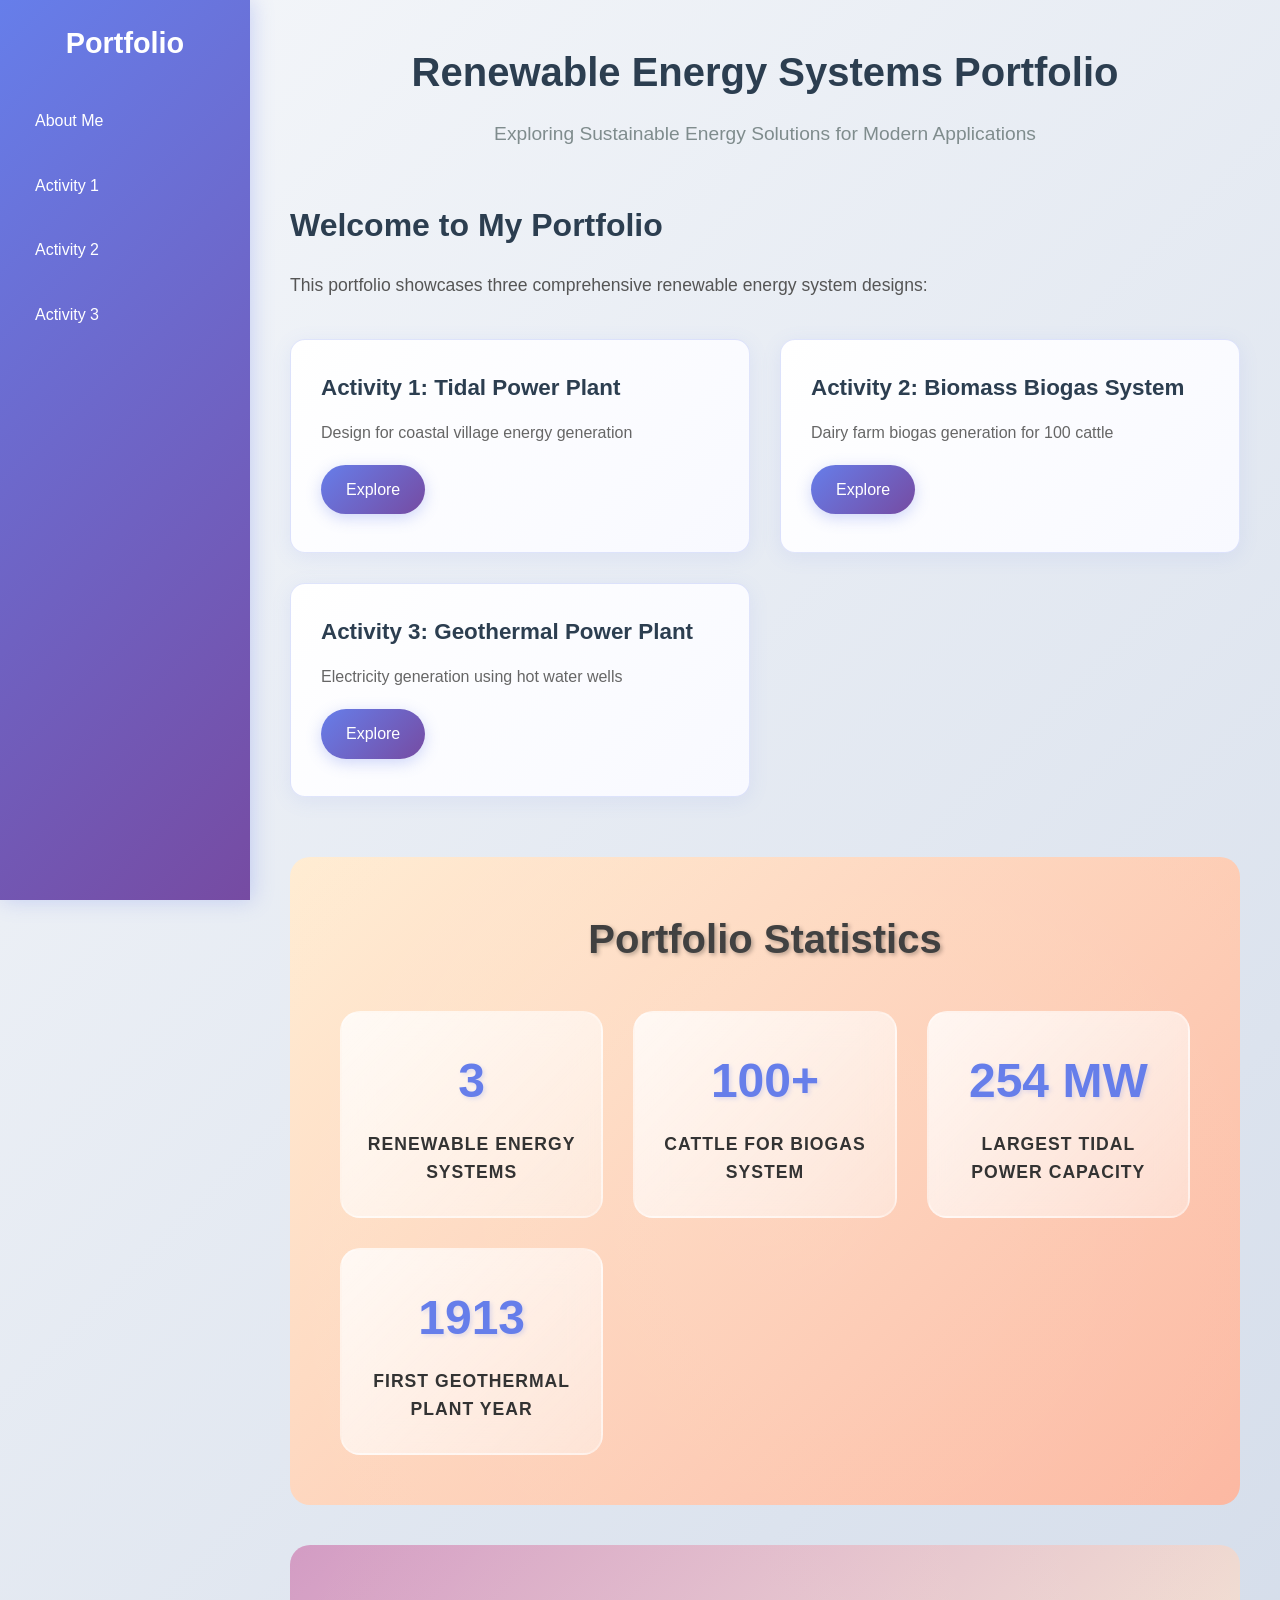
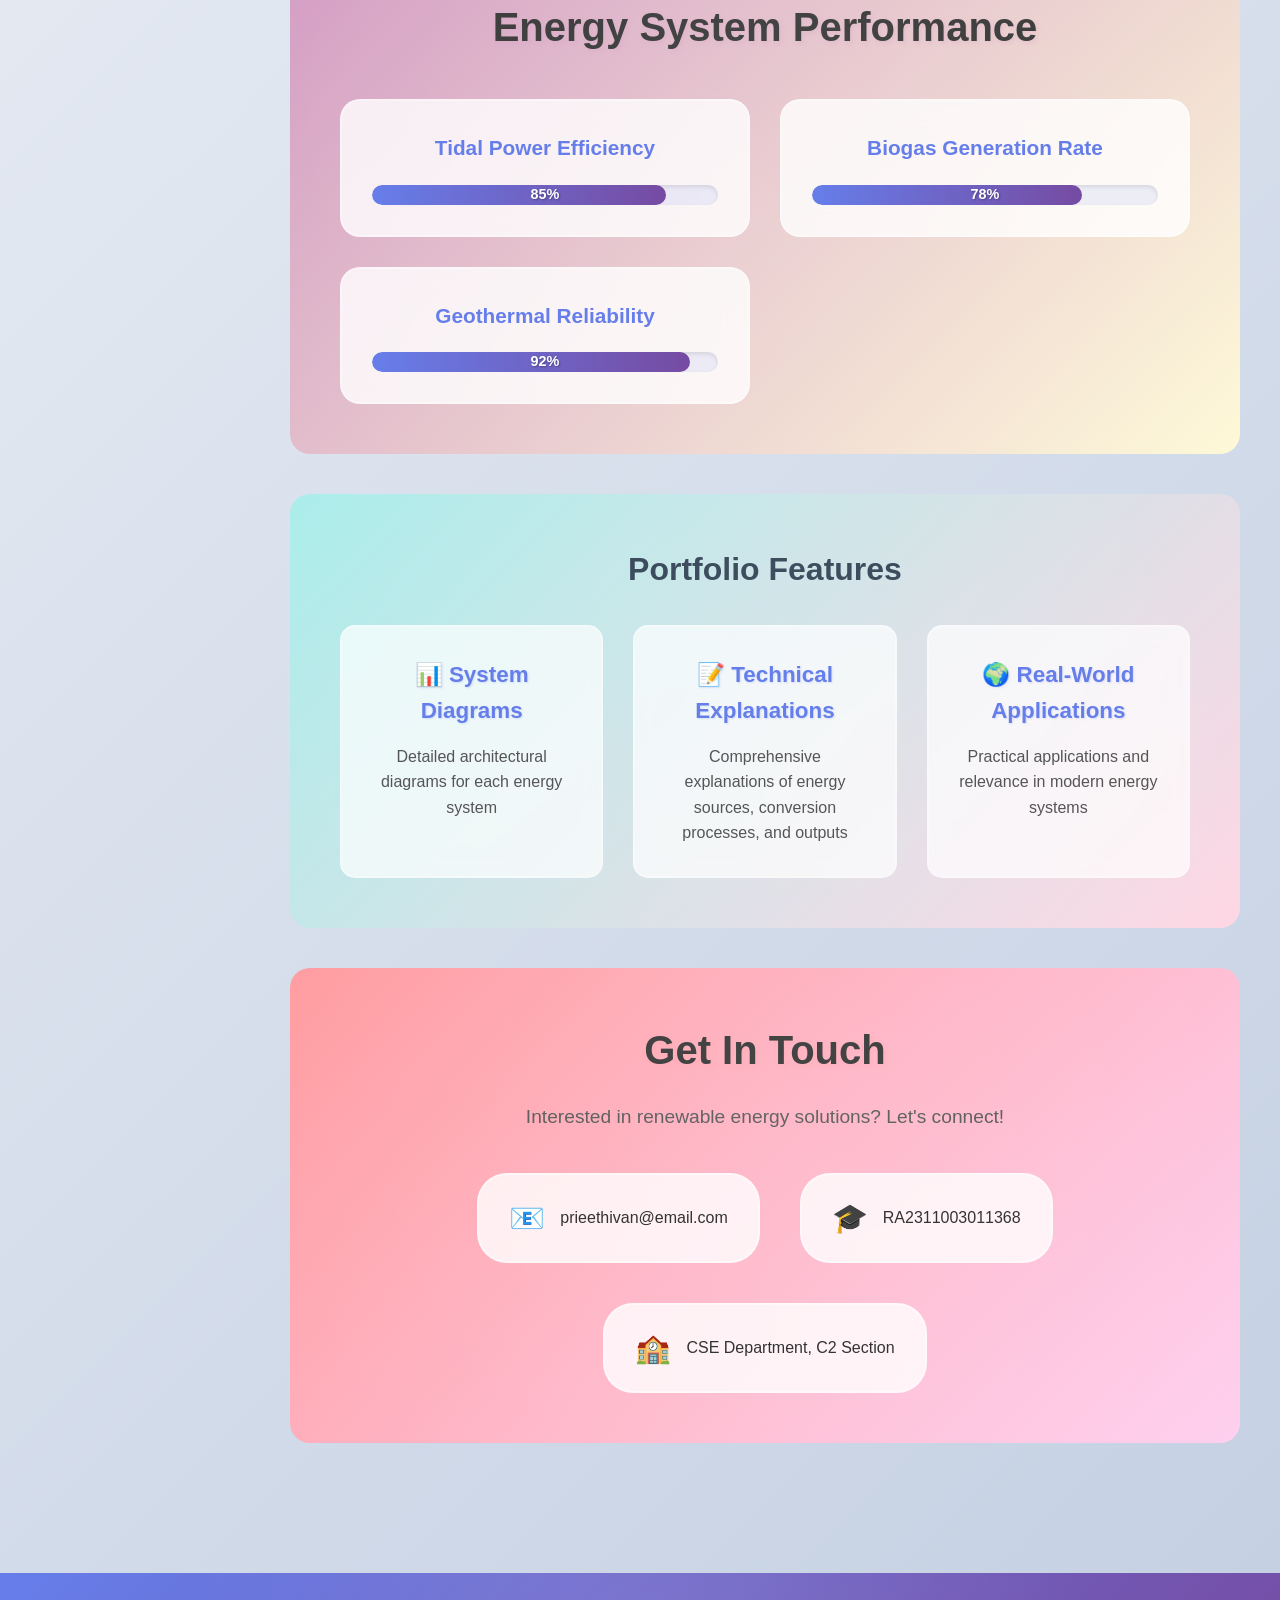
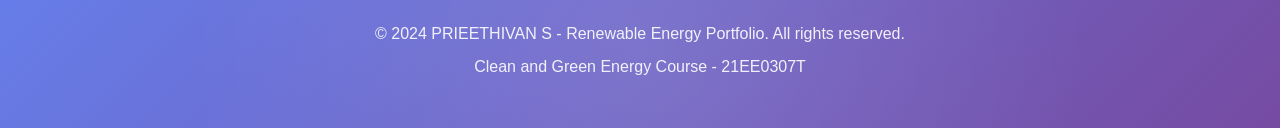
==== index.html @ 40aa74c6 "Add files via upload" ====
<!DOCTYPE html>
<html lang="en">
<head>
    <meta charset="UTF-8">
    <meta name="viewport" content="width=device-width, initial-scale=1.0">
    <title>Renewable Energy Portfolio</title>
    <link rel="stylesheet" href="style.css">
</head>
<body>
    <div class="container">
        <!-- Mobile Menu Toggle -->
        <button class="mobile-menu-toggle" id="mobileMenuToggle">
            <span></span>
            <span></span>
            <span></span>
        </button>

        <!-- Sidebar Navigation -->
        <nav class="sidebar" id="sidebar">
            <div class="sidebar-header">
                <h2>Portfolio</h2>
            </div>
            <ul class="nav-menu">
                <li><a href="about.html" class="nav-link">About Me</a></li>
                <li><a href="activity1.html" class="nav-link">Activity 1</a></li>
                <li><a href="activity2.html" class="nav-link">Activity 2</a></li>
                <li><a href="activity3.html" class="nav-link">Activity 3</a></li>
            </ul>
        </nav>

        <!-- Main Content -->
        <main class="main-content">
            <header class="page-header">
                <h1>Renewable Energy Systems Portfolio</h1>
                <p>Exploring Sustainable Energy Solutions for Modern Applications</p>
            </header>

            <div class="welcome-section">
                <h2>Welcome to My Portfolio</h2>
                <p>This portfolio showcases three comprehensive renewable energy system designs:</p>
                
                <div class="activity-cards">
                    <div class="card">
                        <h3>Activity 1: Tidal Power Plant</h3>
                        <p>Design for coastal village energy generation</p>
                        <a href="activity1.html" class="btn">Explore</a>
                    </div>
                    
                    <div class="card">
                        <h3>Activity 2: Biomass Biogas System</h3>
                        <p>Dairy farm biogas generation for 100 cattle</p>
                        <a href="activity2.html" class="btn">Explore</a>
                    </div>
                    
                    <div class="card">
                        <h3>Activity 3: Geothermal Power Plant</h3>
                        <p>Electricity generation using hot water wells</p>
                        <a href="activity3.html" class="btn">Explore</a>
                    </div>
                </div>
            </div>

            <div class="statistics-section">
                <h2>Portfolio Statistics</h2>
                <div class="stats-grid">
                    <div class="stat-item">
                        <div class="stat-number">3</div>
                        <div class="stat-label">Renewable Energy Systems</div>
                    </div>
                    <div class="stat-item">
                        <div class="stat-number">100+</div>
                        <div class="stat-label">Cattle for Biogas System</div>
                    </div>
                    <div class="stat-item">
                        <div class="stat-number">254 MW</div>
                        <div class="stat-label">Largest Tidal Power Capacity</div>
                    </div>
                    <div class="stat-item">
                        <div class="stat-number">1913</div>
                        <div class="stat-label">First Geothermal Plant Year</div>
                    </div>
                </div>
            </div>

            <div class="data-visualization-section">
                <h2>Energy System Performance</h2>
                <div class="chart-container">
                    <div class="chart-item">
                        <h3>Tidal Power Efficiency</h3>
                        <div class="progress-bar">
                            <div class="progress-fill" style="width: 85%"></div>
                            <span class="progress-text">85%</span>
                        </div>
                    </div>
                    <div class="chart-item">
                        <h3>Biogas Generation Rate</h3>
                        <div class="progress-bar">
                            <div class="progress-fill" style="width: 78%"></div>
                            <span class="progress-text">78%</span>
                        </div>
                    </div>
                    <div class="chart-item">
                        <h3>Geothermal Reliability</h3>
                        <div class="progress-bar">
                            <div class="progress-fill" style="width: 92%"></div>
                            <span class="progress-text">92%</span>
                        </div>
                    </div>
                </div>
            </div>

            <div class="features-section">
                <h2>Portfolio Features</h2>
                <div class="features-grid">
                    <div class="feature">
                        <h3>📊 System Diagrams</h3>
                        <p>Detailed architectural diagrams for each energy system</p>
                    </div>
                    <div class="feature">
                        <h3>📝 Technical Explanations</h3>
                        <p>Comprehensive explanations of energy sources, conversion processes, and outputs</p>
                    </div>
                    <div class="feature">
                        <h3>🌍 Real-World Applications</h3>
                        <p>Practical applications and relevance in modern energy systems</p>
                    </div>
                </div>
            </div>

            <div class="contact-section">
                <h2>Get In Touch</h2>
                <p>Interested in renewable energy solutions? Let's connect!</p>
                <div class="contact-info">
                    <div class="contact-item">
                        <span class="contact-icon">📧</span>
                        <span>prieethivan@email.com</span>
                    </div>
                    <div class="contact-item">
                        <span class="contact-icon">🎓</span>
                        <span>RA2311003011368</span>
                    </div>
                    <div class="contact-item">
                        <span class="contact-icon">🏫</span>
                        <span>CSE Department, C2 Section</span>
                    </div>
                </div>
            </div>
        </main>
    </div>

    <footer class="footer">
        <div class="footer-content">
            <p>&copy; 2024 PRIEETHIVAN S - Renewable Energy Portfolio. All rights reserved.</p>
            <p>Clean and Green Energy Course - 21EE0307T</p>
        </div>
    </footer>

    <script>
        // Mobile Menu Toggle
        const mobileMenuToggle = document.getElementById('mobileMenuToggle');
        const sidebar = document.getElementById('sidebar');

        mobileMenuToggle.addEventListener('click', () => {
            sidebar.classList.toggle('active');
            mobileMenuToggle.classList.toggle('active');
        });

        // Close mobile menu when clicking on a link
        document.querySelectorAll('.nav-link').forEach(link => {
            link.addEventListener('click', () => {
                sidebar.classList.remove('active');
                mobileMenuToggle.classList.remove('active');
            });
        });

        // Smooth scrolling for activity navigation
        document.querySelectorAll('a[href^="#"]').forEach(anchor => {
            anchor.addEventListener('click', function (e) {
                e.preventDefault();
                const target = document.querySelector(this.getAttribute('href'));
                if (target) {
                    target.scrollIntoView({
                        behavior: 'smooth',
                        block: 'start'
                    });
                }
            });
        });

        // Add active class to current page navigation
        const currentPage = window.location.pathname.split('/').pop() || 'index.html';
        document.querySelectorAll('.nav-link').forEach(link => {
            if (link.getAttribute('href') === currentPage) {
                link.classList.add('active');
            }
        });
    </script>
</body>
</html>
---- style.css ----
* {
  margin: 0;
  padding: 0;
  box-sizing: border-box;
}

html {
  scroll-behavior: smooth;
}

body {
  font-family: 'Segoe UI', Tahoma, Geneva, Verdana, sans-serif;
  background: linear-gradient(135deg, #f5f7fa 0%, #c3cfe2 100%);
  color: #333;
  line-height: 1.6;
  animation: fadeIn 0.8s ease-in;
  min-height: 100vh;
}

@keyframes fadeIn {
  from { opacity: 0; transform: translateY(20px); }
  to { opacity: 1; transform: translateY(0); }
}

@keyframes slideInLeft {
  from { opacity: 0; transform: translateX(-50px); }
  to { opacity: 1; transform: translateX(0); }
}

@keyframes slideInRight {
  from { opacity: 0; transform: translateX(50px); }
  to { opacity: 1; transform: translateX(0); }
}

@keyframes pulse {
  0% { transform: scale(1); }
  50% { transform: scale(1.05); }
  100% { transform: scale(1); }
}

@keyframes bounce {
  0%, 20%, 50%, 80%, 100% { transform: translateY(0); }
  40% { transform: translateY(-10px); }
  60% { transform: translateY(-5px); }
}

@keyframes shimmer {
  0% { background-position: -200px 0; }
  100% { background-position: calc(200px + 100%) 0; }
}

@keyframes float {
  0% { transform: translateY(0px); }
  50% { transform: translateY(-10px); }
  100% { transform: translateY(0px); }
}

@keyframes glow {
  0% { box-shadow: 0 0 5px rgba(52, 152, 219, 0.5); }
  50% { box-shadow: 0 0 20px rgba(52, 152, 219, 0.8), 0 0 30px rgba(52, 152, 219, 0.6); }
  100% { box-shadow: 0 0 5px rgba(52, 152, 219, 0.5); }
}

@keyframes slideInUp {
  from { opacity: 0; transform: translateY(30px); }
  to { opacity: 1; transform: translateY(0); }
}

@keyframes rotate {
  from { transform: rotate(0deg); }
  to { transform: rotate(360deg); }
}

.container {
  display: flex;
  min-height: 100vh;
}

.sidebar {
  width: 250px;
  background: linear-gradient(135deg, #667eea 0%, #764ba2 100%);
  color: white;
  padding: 20px;
  position: fixed;
  height: 100vh;
  overflow-y: auto;
  animation: slideInLeft 0.8s ease-out;
  box-shadow: 2px 0 20px rgba(102, 126, 234, 0.3);
  z-index: 1000;
  backdrop-filter: blur(10px);
}

.sidebar-header h2 {
  text-align: center;
  margin-bottom: 30px;
  font-size: 1.8rem;
  font-weight: bold;
}

.nav-menu {
  list-style: none;
  padding: 0;
}

.nav-menu li {
  margin: 15px 0;
}

.nav-link {
  color: white;
  text-decoration: none;
  display: block;
  padding: 12px 15px;
  border-radius: 8px;
  transition: all 0.3s ease;
  font-weight: 500;
  position: relative;
  overflow: hidden;
}

.nav-link::before {
  content: '';
  position: absolute;
  top: 0;
  left: -100%;
  width: 100%;
  height: 100%;
  background: linear-gradient(90deg, transparent, rgba(255, 255, 255, 0.2), transparent);
  transition: left 0.5s;
}

.nav-link:hover::before {
  left: 100%;
}

.nav-link:hover {
  background: linear-gradient(135deg, #ff9a9e, #fecfef);
  color: #333;
  transform: translateX(8px);
  box-shadow: 0 4px 15px rgba(255, 154, 158, 0.4);
  animation: glow 2s infinite;
}

.nav-link.active {
  background: linear-gradient(135deg, #a8edea, #fed6e3);
  color: #333;
  box-shadow: 0 4px 15px rgba(168, 237, 234, 0.4);
  animation: pulse 2s infinite;
}

.main-content {
  flex: 1;
  margin-left: 250px;
  padding: 40px;
  max-width: 1200px;
  animation: slideInRight 0.8s ease-out;
}

.page-header {
  text-align: center;
  margin-bottom: 50px;
}

.page-header h1 {
  font-size: 2.5rem;
  color: #2c3e50;
  margin-bottom: 15px;
  font-weight: bold;
}

.page-header p {
  font-size: 1.2rem;
  color: #7f8c8d;
  margin-bottom: 0;
}

.welcome-section {
  margin-bottom: 60px;
}

.welcome-section h2 {
  font-size: 2rem;
  color: #2c3e50;
  margin-bottom: 20px;
  font-weight: bold;
}

.welcome-section > p {
  font-size: 1.1rem;
  color: #555;
  margin-bottom: 40px;
}

.activity-cards {
  display: grid;
  grid-template-columns: repeat(auto-fit, minmax(300px, 1fr));
  gap: 30px;
  margin-bottom: 40px;
}

.card {
  background: linear-gradient(135deg, #ffffff 0%, #f8f9ff 100%);
  border: 1px solid rgba(102, 126, 234, 0.2);
  border-radius: 15px;
  padding: 30px;
  box-shadow: 0 4px 20px rgba(102, 126, 234, 0.1);
  transition: all 0.4s ease;
  animation: slideInUp 0.6s ease-out;
  position: relative;
  overflow: hidden;
}

.card::before {
  content: '';
  position: absolute;
  top: 0;
  left: -100%;
  width: 100%;
  height: 100%;
  background: linear-gradient(90deg, transparent, rgba(255, 255, 255, 0.4), transparent);
  transition: left 0.5s;
}

.card:hover::before {
  left: 100%;
}

.card:hover {
  transform: translateY(-10px) scale(1.02);
  box-shadow: 0 15px 35px rgba(102, 126, 234, 0.2);
  border-color: rgba(102, 126, 234, 0.4);
  animation: float 3s ease-in-out infinite;
}

.card h3 {
  font-size: 1.4rem;
  color: #2c3e50;
  margin-bottom: 15px;
  font-weight: bold;
}

.card p {
  color: #666;
  margin-bottom: 20px;
  line-height: 1.5;
}

.btn {
  display: inline-block;
  background: linear-gradient(135deg, #667eea 0%, #764ba2 100%);
  color: white;
  text-decoration: none;
  padding: 12px 25px;
  border-radius: 25px;
  font-weight: 500;
  transition: all 0.4s ease;
  position: relative;
  overflow: hidden;
  box-shadow: 0 4px 15px rgba(102, 126, 234, 0.3);
}

.btn::before {
  content: '';
  position: absolute;
  top: 0;
  left: -100%;
  width: 100%;
  height: 100%;
  background: linear-gradient(90deg, transparent, rgba(255, 255, 255, 0.2), transparent);
  transition: left 0.5s;
}

.btn:hover::before {
  left: 100%;
}

.btn:hover {
  background: linear-gradient(135deg, #ff9a9e 0%, #fecfef 100%);
  color: #333;
  transform: translateY(-3px) scale(1.05);
  box-shadow: 0 8px 25px rgba(255, 154, 158, 0.4);
  animation: bounce 1s ease-in-out;
}

.statistics-section {
  background: linear-gradient(135deg, #ffecd2 0%, #fcb69f 100%);
  padding: 50px;
  border-radius: 20px;
  margin: 40px 0;
  color: #333;
  text-align: center;
  position: relative;
  overflow: hidden;
}

.statistics-section::before {
  content: '';
  position: absolute;
  top: -50%;
  left: -50%;
  width: 200%;
  height: 200%;
  background: radial-gradient(circle, rgba(255, 255, 255, 0.1) 0%, transparent 70%);
  animation: rotate 20s linear infinite;
}

.statistics-section h2 {
  font-size: 2.5rem;
  margin-bottom: 40px;
  font-weight: bold;
  text-shadow: 2px 2px 4px rgba(0, 0, 0, 0.3);
}

.stats-grid {
  display: grid;
  grid-template-columns: repeat(auto-fit, minmax(200px, 1fr));
  gap: 30px;
  margin-top: 30px;
}

.stat-item {
  background: linear-gradient(135deg, rgba(255, 255, 255, 0.8) 0%, rgba(255, 255, 255, 0.4) 100%);
  padding: 30px 20px;
  border-radius: 20px;
  backdrop-filter: blur(15px);
  border: 2px solid rgba(255, 255, 255, 0.3);
  transition: all 0.4s ease;
  animation: slideInUp 0.8s ease-in;
  position: relative;
  overflow: hidden;
}

.stat-item::before {
  content: '';
  position: absolute;
  top: 0;
  left: -100%;
  width: 100%;
  height: 100%;
  background: linear-gradient(90deg, transparent, rgba(255, 255, 255, 0.4), transparent);
  transition: left 0.6s;
}

.stat-item:hover::before {
  left: 100%;
}

.stat-item:hover {
  transform: translateY(-15px) scale(1.05);
  background: linear-gradient(135deg, rgba(255, 255, 255, 0.9) 0%, rgba(255, 255, 255, 0.6) 100%);
  box-shadow: 0 20px 40px rgba(252, 182, 159, 0.3);
  animation: float 2s ease-in-out infinite;
}

.stat-number {
  font-size: 3rem;
  font-weight: bold;
  margin-bottom: 10px;
  color: #667eea;
  text-shadow: 2px 2px 4px rgba(102, 126, 234, 0.2);
  animation: pulse 3s ease-in-out infinite;
}

.stat-label {
  font-size: 1.1rem;
  color: #333;
  font-weight: 600;
  text-transform: uppercase;
  letter-spacing: 1px;
}

.data-visualization-section {
  background: linear-gradient(135deg, #d299c2 0%, #fef9d7 100%);
  padding: 50px;
  border-radius: 20px;
  margin: 40px 0;
  position: relative;
  overflow: hidden;
}

.data-visualization-section::before {
  content: '';
  position: absolute;
  top: -50%;
  right: -50%;
  width: 200%;
  height: 200%;
  background: radial-gradient(circle, rgba(255, 255, 255, 0.1) 0%, transparent 70%);
  animation: rotate 18s linear infinite;
}

.data-visualization-section h2 {
  font-size: 2.5rem;
  margin-bottom: 40px;
  font-weight: bold;
  text-align: center;
  color: #333;
  text-shadow: 2px 2px 4px rgba(210, 153, 194, 0.3);
}

.chart-container {
  display: grid;
  grid-template-columns: repeat(auto-fit, minmax(300px, 1fr));
  gap: 30px;
  margin-top: 30px;
}

.chart-item {
  background: rgba(255, 255, 255, 0.8);
  padding: 30px;
  border-radius: 20px;
  backdrop-filter: blur(15px);
  border: 2px solid rgba(255, 255, 255, 0.3);
  transition: all 0.4s ease;
  animation: slideInUp 0.8s ease-in;
  position: relative;
  overflow: hidden;
}

.chart-item::before {
  content: '';
  position: absolute;
  top: 0;
  left: -100%;
  width: 100%;
  height: 100%;
  background: linear-gradient(90deg, transparent, rgba(255, 255, 255, 0.4), transparent);
  transition: left 0.6s;
}

.chart-item:hover::before {
  left: 100%;
}

.chart-item:hover {
  transform: translateY(-10px) scale(1.05);
  background: rgba(255, 255, 255, 0.95);
  box-shadow: 0 20px 40px rgba(210, 153, 194, 0.3);
  animation: float 2s ease-in-out infinite;
}

.chart-item h3 {
  font-size: 1.3rem;
  color: #667eea;
  margin-bottom: 20px;
  font-weight: bold;
  text-align: center;
}

.progress-bar {
  width: 100%;
  height: 20px;
  background: rgba(102, 126, 234, 0.1);
  border-radius: 10px;
  overflow: hidden;
  position: relative;
  box-shadow: inset 0 2px 4px rgba(0, 0, 0, 0.1);
}

.progress-fill {
  height: 100%;
  background: linear-gradient(90deg, #667eea 0%, #764ba2 100%);
  border-radius: 10px;
  transition: width 2s ease-in-out;
  position: relative;
  animation: shimmer 2s ease-in-out infinite;
}

.progress-text {
  position: absolute;
  top: 50%;
  left: 50%;
  transform: translate(-50%, -50%);
  color: white;
  font-weight: bold;
  font-size: 0.9rem;
  text-shadow: 1px 1px 2px rgba(0, 0, 0, 0.3);
}

.features-section {
  background: linear-gradient(135deg, #a8edea 0%, #fed6e3 100%);
  padding: 50px;
  border-radius: 20px;
  margin-top: 40px;
  position: relative;
  overflow: hidden;
}

.features-section::before {
  content: '';
  position: absolute;
  top: -50%;
  right: -50%;
  width: 200%;
  height: 200%;
  background: radial-gradient(circle, rgba(255, 255, 255, 0.1) 0%, transparent 70%);
  animation: rotate 15s linear infinite reverse;
}

.features-section h2 {
  font-size: 2rem;
  color: #2c3e50;
  margin-bottom: 30px;
  text-align: center;
  font-weight: bold;
}

.features-grid {
  display: grid;
  grid-template-columns: repeat(auto-fit, minmax(250px, 1fr));
  gap: 30px;
}

.feature {
  text-align: center;
  padding: 30px;
  background: rgba(255, 255, 255, 0.7);
  border-radius: 15px;
  backdrop-filter: blur(10px);
  border: 2px solid rgba(255, 255, 255, 0.3);
  transition: all 0.4s ease;
  animation: slideInUp 0.8s ease-in;
  position: relative;
  overflow: hidden;
}

.feature::before {
  content: '';
  position: absolute;
  top: 0;
  left: -100%;
  width: 100%;
  height: 100%;
  background: linear-gradient(90deg, transparent, rgba(255, 255, 255, 0.4), transparent);
  transition: left 0.6s;
}

.feature:hover::before {
  left: 100%;
}

.feature:hover {
  transform: translateY(-10px) scale(1.05);
  background: rgba(255, 255, 255, 0.9);
  box-shadow: 0 15px 35px rgba(168, 237, 234, 0.3);
  animation: float 2s ease-in-out infinite;
}

.feature h3 {
  font-size: 1.4rem;
  color: #667eea;
  margin-bottom: 15px;
  font-weight: bold;
  text-shadow: 1px 1px 2px rgba(102, 126, 234, 0.2);
}

.feature p {
  color: #555;
  line-height: 1.6;
  font-weight: 500;
}

.contact-section {
  background: linear-gradient(135deg, #ff9a9e 0%, #fecfef 100%);
  padding: 50px;
  border-radius: 20px;
  margin: 40px 0;
  color: #333;
  text-align: center;
  position: relative;
  overflow: hidden;
}

.contact-section::before {
  content: '';
  position: absolute;
  top: -50%;
  left: -50%;
  width: 200%;
  height: 200%;
  background: radial-gradient(circle, rgba(255, 255, 255, 0.1) 0%, transparent 70%);
  animation: rotate 25s linear infinite;
}

.contact-section h2 {
  font-size: 2.5rem;
  margin-bottom: 20px;
  font-weight: bold;
  text-shadow: 2px 2px 4px rgba(255, 154, 158, 0.3);
  color: #333;
}

.contact-section p {
  font-size: 1.2rem;
  margin-bottom: 40px;
  color: #555;
  font-weight: 500;
}

.contact-info {
  display: flex;
  justify-content: center;
  gap: 40px;
  flex-wrap: wrap;
}

.contact-item {
  display: flex;
  align-items: center;
  gap: 15px;
  background: rgba(255, 255, 255, 0.8);
  padding: 20px 30px;
  border-radius: 30px;
  backdrop-filter: blur(15px);
  border: 2px solid rgba(255, 255, 255, 0.4);
  transition: all 0.4s ease;
  animation: slideInUp 0.8s ease-in;
  position: relative;
  overflow: hidden;
}

.contact-item::before {
  content: '';
  position: absolute;
  top: 0;
  left: -100%;
  width: 100%;
  height: 100%;
  background: linear-gradient(90deg, transparent, rgba(255, 255, 255, 0.4), transparent);
  transition: left 0.6s;
}

.contact-item:hover::before {
  left: 100%;
}

.contact-item:hover {
  transform: translateY(-8px) scale(1.05);
  background: rgba(255, 255, 255, 0.95);
  box-shadow: 0 15px 35px rgba(255, 154, 158, 0.3);
  animation: bounce 1s ease-in-out;
}

.contact-icon {
  font-size: 1.8rem;
  animation: bounce 2s ease-in-out infinite;
  transition: all 0.3s ease;
}

.contact-item:hover .contact-icon {
  animation: rotate 1s ease-in-out;
  transform: scale(1.2);
}

.footer {
  background: linear-gradient(135deg, #667eea 0%, #764ba2 100%);
  color: white;
  text-align: center;
  padding: 40px 0;
  margin-top: 50px;
  position: relative;
  overflow: hidden;
}

.footer::before {
  content: '';
  position: absolute;
  top: 0;
  left: 0;
  right: 0;
  bottom: 0;
  background: radial-gradient(circle at 50% 50%, rgba(255, 255, 255, 0.1) 0%, transparent 70%);
  animation: pulse 4s ease-in-out infinite;
}

.footer-content p {
  margin: 8px 0;
  color: rgba(255, 255, 255, 0.9);
  font-weight: 500;
  position: relative;
  z-index: 1;
}

/* About Me Page Styles */
.about-section {
  max-width: 1000px;
  margin: 0 auto;
}

.profile-card {
  background: white;
  border-radius: 15px;
  padding: 40px;
  box-shadow: 0 8px 25px rgba(0, 0, 0, 0.1);
  margin-bottom: 40px;
}

.profile-header {
  text-align: center;
  margin-bottom: 40px;
  padding-bottom: 20px;
  border-bottom: 2px solid #ecf0f1;
}

.profile-header h2 {
  font-size: 2.5rem;
  color: #2c3e50;
  margin-bottom: 10px;
  font-weight: bold;
}

.subtitle {
  font-size: 1.2rem;
  color: #7f8c8d;
  font-style: italic;
}

.info-grid {
  display: grid;
  grid-template-columns: repeat(auto-fit, minmax(250px, 1fr));
  gap: 25px;
}

.info-item {
  background: #f8f9fa;
  padding: 20px;
  border-radius: 10px;
  border-left: 4px solid #3498db;
}

.info-item h3 {
  color: #2c3e50;
  margin-bottom: 10px;
  font-size: 1.1rem;
  font-weight: bold;
}

.info-item p {
  color: #555;
  font-size: 1rem;
  margin: 0;
}

.portfolio-description {
  background: #f8f9fa;
  padding: 30px;
  border-radius: 10px;
  margin-top: 30px;
}

.portfolio-description h2 {
  color: #2c3e50;
  margin-bottom: 20px;
  font-size: 1.8rem;
}

.portfolio-description p {
  color: #555;
  line-height: 1.6;
  margin-bottom: 25px;
}

.skills-highlight {
  background: white;
  padding: 25px;
  border-radius: 8px;
  border: 1px solid #e1e8ed;
}

.skills-highlight h3 {
  color: #2c3e50;
  margin-bottom: 15px;
  font-size: 1.3rem;
}

.skills-highlight ul {
  list-style: none;
  padding: 0;
}

.skills-highlight li {
  padding: 8px 0;
  color: #555;
  border-bottom: 1px solid #ecf0f1;
}

.skills-highlight li:last-child {
  border-bottom: none;
}

.skills-highlight li:before {
  content: "✓ ";
  color: #27ae60;
  font-weight: bold;
  margin-right: 10px;
}

/* Activity Page Styles */
.activity-nav {
  background: #f8f9fa;
  padding: 20px;
  border-radius: 10px;
  margin-bottom: 40px;
  text-align: center;
}

.activity-nav ul {
  list-style: none;
  display: flex;
  justify-content: center;
  gap: 30px;
  margin: 0;
  padding: 0;
}

.activity-nav-link {
  color: #2c3e50;
  text-decoration: none;
  padding: 12px 25px;
  border-radius: 25px;
  background: white;
  border: 2px solid #3498db;
  font-weight: 500;
  transition: all 0.3s ease;
  position: relative;
  overflow: hidden;
}

.activity-nav-link::before {
  content: '';
  position: absolute;
  top: 0;
  left: -100%;
  width: 100%;
  height: 100%;
  background: linear-gradient(90deg, transparent, rgba(52, 152, 219, 0.1), transparent);
  transition: left 0.5s;
}

.activity-nav-link:hover::before {
  left: 100%;
}

.activity-nav-link:hover {
  background: linear-gradient(135deg, #3498db, #2980b9);
  color: white;
  transform: translateY(-3px);
  box-shadow: 0 6px 20px rgba(52, 152, 219, 0.3);
}

.activity-nav-link.active {
  background: linear-gradient(135deg, #e74c3c, #c0392b);
  color: white;
  border-color: #e74c3c;
  box-shadow: 0 6px 20px rgba(231, 76, 60, 0.3);
}

.content-section {
  margin-bottom: 50px;
  padding: 30px;
  background: white;
  border-radius: 10px;
  box-shadow: 0 4px 6px rgba(0, 0, 0, 0.1);
}

.content-section h2 {
  color: #2c3e50;
  margin-bottom: 25px;
  font-size: 1.8rem;
  border-bottom: 2px solid #ecf0f1;
  padding-bottom: 10px;
}

.diagram-container {
  text-align: center;
}

.diagram-image-container {
  margin-bottom: 30px;
}

.diagram-image {
  max-width: 100%;
  height: auto;
  border-radius: 10px;
  box-shadow: 0 8px 25px rgba(0, 0, 0, 0.15);
  transition: transform 0.3s ease;
}

.diagram-image:hover {
  transform: scale(1.02);
}

.image-caption {
  margin-top: 20px;
  padding: 20px;
  background: #f8f9fa;
  border-radius: 10px;
  border-left: 4px solid #3498db;
}

.image-caption h3 {
  color: #2c3e50;
  margin-bottom: 10px;
  font-size: 1.4rem;
}

.image-caption p {
  color: #555;
  margin: 0;
  font-style: italic;
}

.diagram-details {
  margin-top: 30px;
  text-align: left;
}

.diagram-details h3 {
  color: #2c3e50;
  margin-bottom: 20px;
  font-size: 1.3rem;
  text-align: center;
}

.component-grid {
  display: grid;
  grid-template-columns: repeat(auto-fit, minmax(250px, 1fr));
  gap: 20px;
  margin-top: 20px;
}

.component-item {
  background: white;
  border: 1px solid #e1e8ed;
  border-radius: 10px;
  padding: 20px;
  text-align: center;
  transition: all 0.3s ease;
}

.component-item:hover {
  transform: translateY(-3px);
  box-shadow: 0 6px 20px rgba(0, 0, 0, 0.1);
  border-color: #3498db;
}

.component-icon {
  font-size: 2rem;
  display: block;
  margin-bottom: 15px;
}

.component-item h4 {
  color: #2c3e50;
  margin-bottom: 10px;
  font-size: 1.1rem;
}

.component-item p {
  color: #666;
  margin: 0;
  font-size: 0.9rem;
  line-height: 1.4;
}

/* Fallback for missing images */
.diagram-image[src*="images/"] {
  background: #f8f9fa;
  border: 2px dashed #bdc3c7;
  padding: 40px;
  color: #7f8c8d;
}

.diagram-image[src*="images/"]:before {
  content: "📊 Image Placeholder";
  display: block;
  font-size: 1.2rem;
  margin-bottom: 10px;
}

.explanation-content {
  display: grid;
  grid-template-columns: repeat(auto-fit, minmax(300px, 1fr));
  gap: 25px;
}

.explanation-card {
  background: #f8f9fa;
  padding: 25px;
  border-radius: 10px;
  border-left: 4px solid #27ae60;
}

.explanation-card h3 {
  color: #2c3e50;
  margin-bottom: 15px;
  font-size: 1.3rem;
}

.explanation-card p {
  color: #555;
  line-height: 1.6;
  margin: 0;
}

.examples-content {
  display: grid;
  grid-template-columns: repeat(auto-fit, minmax(300px, 1fr));
  gap: 25px;
}

.example-card {
  background: white;
  border: 1px solid #e1e8ed;
  border-radius: 10px;
  padding: 25px;
  transition: all 0.3s ease;
  position: relative;
  overflow: hidden;
}

.example-card:hover {
  transform: translateY(-3px);
  box-shadow: 0 6px 20px rgba(0, 0, 0, 0.1);
}

/* Activity 1 - Tidal Power Background Images */
.example-card.sihwa-lake {
  background: linear-gradient(rgba(255, 255, 255, 0.9), rgba(255, 255, 255, 0.9)), url('https://images.unsplash.com/photo-1544551763-46a013bb70d5?ixlib=rb-4.0.3&auto=format&fit=crop&w=800&q=80');
  background-size: cover;
  background-position: center;
}

.example-card.la-rance {
  background: linear-gradient(rgba(255, 255, 255, 0.9), rgba(255, 255, 255, 0.9)), url('https://images.unsplash.com/photo-1506905925346-21bda4d32df4?ixlib=rb-4.0.3&auto=format&fit=crop&w=800&q=80');
  background-size: cover;
  background-position: center;
}

.example-card.meygen {
  background: linear-gradient(rgba(255, 255, 255, 0.9), rgba(255, 255, 255, 0.9)), url('https://images.unsplash.com/photo-1519904981063-b0cf448d479e?ixlib=rb-4.0.3&auto=format&fit=crop&w=800&q=80');
  background-size: cover;
  background-position: center;
}

/* Activity 2 - Biogas Background Images */
.example-card.fair-oaks {
  background: linear-gradient(rgba(255, 255, 255, 0.9), rgba(255, 255, 255, 0.9)), url('https://images.unsplash.com/photo-1500595046743-cd271d694d30?ixlib=rb-4.0.3&auto=format&fit=crop&w=800&q=80');
  background-size: cover;
  background-position: center;
}

.example-card.maasai-mara {
  background: linear-gradient(rgba(255, 255, 255, 0.9), rgba(255, 255, 255, 0.9)), url('https://images.unsplash.com/photo-1544966503-7cc4bb7a6a6c?ixlib=rb-4.0.3&auto=format&fit=crop&w=800&q=80');
  background-size: cover;
  background-position: center;
}

.example-card.german-biogas {
  background: linear-gradient(rgba(255, 255, 255, 0.9), rgba(255, 255, 255, 0.9)), url('https://images.unsplash.com/photo-1500382017468-9049fed747ef?ixlib=rb-4.0.3&auto=format&fit=crop&w=800&q=80');
  background-size: cover;
  background-position: center;
}

/* Activity 3 - Geothermal Background Images */
.example-card.hellisheidi {
  background: linear-gradient(rgba(255, 255, 255, 0.9), rgba(255, 255, 255, 0.9)), url('https://images.unsplash.com/photo-1506905925346-21bda4d32df4?ixlib=rb-4.0.3&auto=format&fit=crop&w=800&q=80');
  background-size: cover;
  background-position: center;
}

.example-card.geysers {
  background: linear-gradient(rgba(255, 255, 255, 0.9), rgba(255, 255, 255, 0.9)), url('https://images.unsplash.com/photo-1506905925346-21bda4d32df4?ixlib=rb-4.0.3&auto=format&fit=crop&w=800&q=80');
  background-size: cover;
  background-position: center;
}

.example-card.larderello {
  background: linear-gradient(rgba(255, 255, 255, 0.9), rgba(255, 255, 255, 0.9)), url('https://images.unsplash.com/photo-1506905925346-21bda4d32df4?ixlib=rb-4.0.3&auto=format&fit=crop&w=800&q=80');
  background-size: cover;
  background-position: center;
}

.example-card h3 {
  color: #2c3e50;
  margin-bottom: 15px;
  font-size: 1.3rem;
}

.example-card p {
  color: #555;
  margin: 8px 0;
  line-height: 1.5;
}

.example-card p strong {
  color: #2c3e50;
}

/* Active Navigation Link */
.nav-link.active {
  background: #1abc9c;
  font-weight: bold;
}

/* Mobile Menu Toggle */
.mobile-menu-toggle {
  display: none;
  flex-direction: column;
  justify-content: space-around;
  width: 30px;
  height: 30px;
  background: transparent;
  border: none;
  cursor: pointer;
  padding: 0;
  z-index: 1001;
  position: fixed;
  top: 20px;
  left: 20px;
}

.mobile-menu-toggle span {
  width: 100%;
  height: 3px;
  background: #2c3e50;
  border-radius: 3px;
  transition: all 0.3s ease;
  transform-origin: 1px;
}

.mobile-menu-toggle.active span:first-child {
  transform: rotate(45deg);
}

.mobile-menu-toggle.active span:nth-child(2) {
  opacity: 0;
  transform: translateX(20px);
}

.mobile-menu-toggle.active span:last-child {
  transform: rotate(-45deg);
}

/* Responsive Design */
@media (max-width: 768px) {
  .mobile-menu-toggle {
    display: flex;
  }

  .sidebar {
    width: 100%;
    height: 100vh;
    position: fixed;
    top: 0;
    left: -100%;
    transition: left 0.3s ease;
    z-index: 1000;
  }

  .sidebar.active {
    left: 0;
  }
  
  .main-content {
    margin-left: 0;
    padding: 20px;
    margin-top: 60px;
  }
  
  .page-header h1 {
    font-size: 2rem;
  }
  
  .activity-cards {
    grid-template-columns: 1fr;
  }
  
  .features-grid {
    grid-template-columns: 1fr;
  }

  .stats-grid {
    grid-template-columns: repeat(2, 1fr);
    gap: 20px;
  }

  .stat-item {
    padding: 20px 15px;
  }

  .stat-number {
    font-size: 2.5rem;
  }

  .contact-info {
    flex-direction: column;
    gap: 20px;
  }

  .contact-item {
    justify-content: center;
  }
  
  .activity-nav ul {
    flex-direction: column;
    gap: 15px;
  }
  
  .info-grid {
    grid-template-columns: 1fr;
  }
  
  .explanation-content,
  .examples-content {
    grid-template-columns: 1fr;
  }
  
  .component-grid {
    grid-template-columns: 1fr;
  }
  
  .diagram-image {
    max-width: 100%;
    height: auto;
  }
}

@media (max-width: 480px) {
  .stats-grid {
    grid-template-columns: 1fr;
  }

  .stat-number {
    font-size: 2rem;
  }

  .stat-label {
    font-size: 1rem;
  }

  .contact-section h2 {
    font-size: 2rem;
  }

  .statistics-section h2 {
    font-size: 2rem;
  }
}
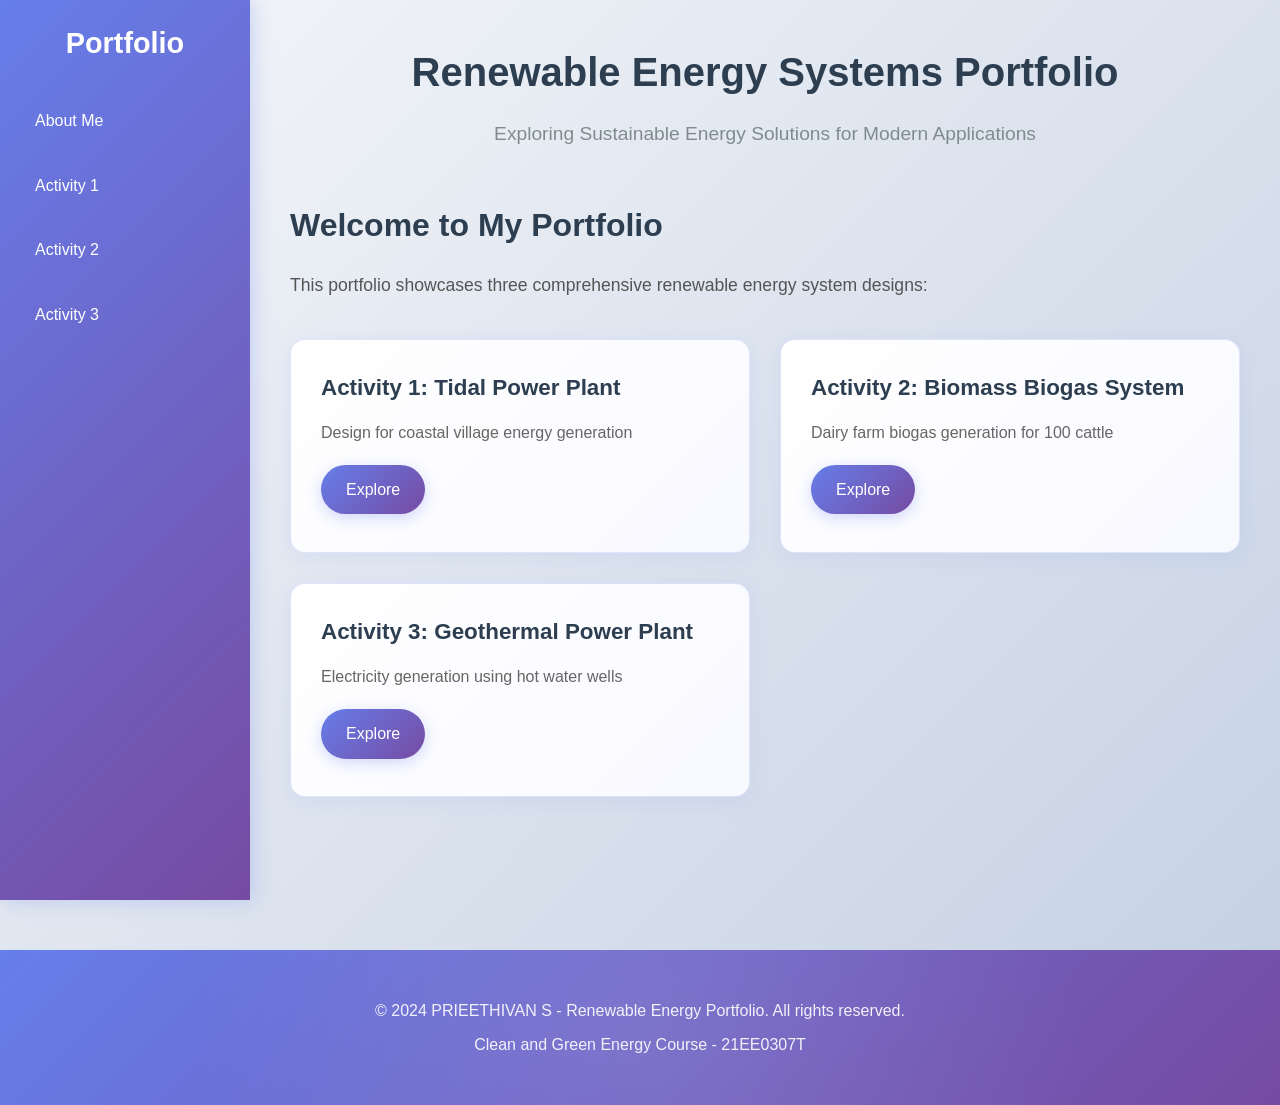
==== commit 7e6b9f4d: "Remove multiple sections from index.html Removed the statistics, data visualization, features, and c" ====
--- a/index.html
+++ b/index.html
@@ -59,92 +59,6 @@
                     </div>
                 </div>
             </div>
-
-            <div class="statistics-section">
-                <h2>Portfolio Statistics</h2>
-                <div class="stats-grid">
-                    <div class="stat-item">
-                        <div class="stat-number">3</div>
-                        <div class="stat-label">Renewable Energy Systems</div>
-                    </div>
-                    <div class="stat-item">
-                        <div class="stat-number">100+</div>
-                        <div class="stat-label">Cattle for Biogas System</div>
-                    </div>
-                    <div class="stat-item">
-                        <div class="stat-number">254 MW</div>
-                        <div class="stat-label">Largest Tidal Power Capacity</div>
-                    </div>
-                    <div class="stat-item">
-                        <div class="stat-number">1913</div>
-                        <div class="stat-label">First Geothermal Plant Year</div>
-                    </div>
-                </div>
-            </div>
-
-            <div class="data-visualization-section">
-                <h2>Energy System Performance</h2>
-                <div class="chart-container">
-                    <div class="chart-item">
-                        <h3>Tidal Power Efficiency</h3>
-                        <div class="progress-bar">
-                            <div class="progress-fill" style="width: 85%"></div>
-                            <span class="progress-text">85%</span>
-                        </div>
-                    </div>
-                    <div class="chart-item">
-                        <h3>Biogas Generation Rate</h3>
-                        <div class="progress-bar">
-                            <div class="progress-fill" style="width: 78%"></div>
-                            <span class="progress-text">78%</span>
-                        </div>
-                    </div>
-                    <div class="chart-item">
-                        <h3>Geothermal Reliability</h3>
-                        <div class="progress-bar">
-                            <div class="progress-fill" style="width: 92%"></div>
-                            <span class="progress-text">92%</span>
-                        </div>
-                    </div>
-                </div>
-            </div>
-
-            <div class="features-section">
-                <h2>Portfolio Features</h2>
-                <div class="features-grid">
-                    <div class="feature">
-                        <h3>📊 System Diagrams</h3>
-                        <p>Detailed architectural diagrams for each energy system</p>
-                    </div>
-                    <div class="feature">
-                        <h3>📝 Technical Explanations</h3>
-                        <p>Comprehensive explanations of energy sources, conversion processes, and outputs</p>
-                    </div>
-                    <div class="feature">
-                        <h3>🌍 Real-World Applications</h3>
-                        <p>Practical applications and relevance in modern energy systems</p>
-                    </div>
-                </div>
-            </div>
-
-            <div class="contact-section">
-                <h2>Get In Touch</h2>
-                <p>Interested in renewable energy solutions? Let's connect!</p>
-                <div class="contact-info">
-                    <div class="contact-item">
-                        <span class="contact-icon">📧</span>
-                        <span>prieethivan@email.com</span>
-                    </div>
-                    <div class="contact-item">
-                        <span class="contact-icon">🎓</span>
-                        <span>RA2311003011368</span>
-                    </div>
-                    <div class="contact-item">
-                        <span class="contact-icon">🏫</span>
-                        <span>CSE Department, C2 Section</span>
-                    </div>
-                </div>
-            </div>
         </main>
     </div>
 
@@ -196,4 +110,4 @@
         });
     </script>
 </body>
-</html>+</html>
